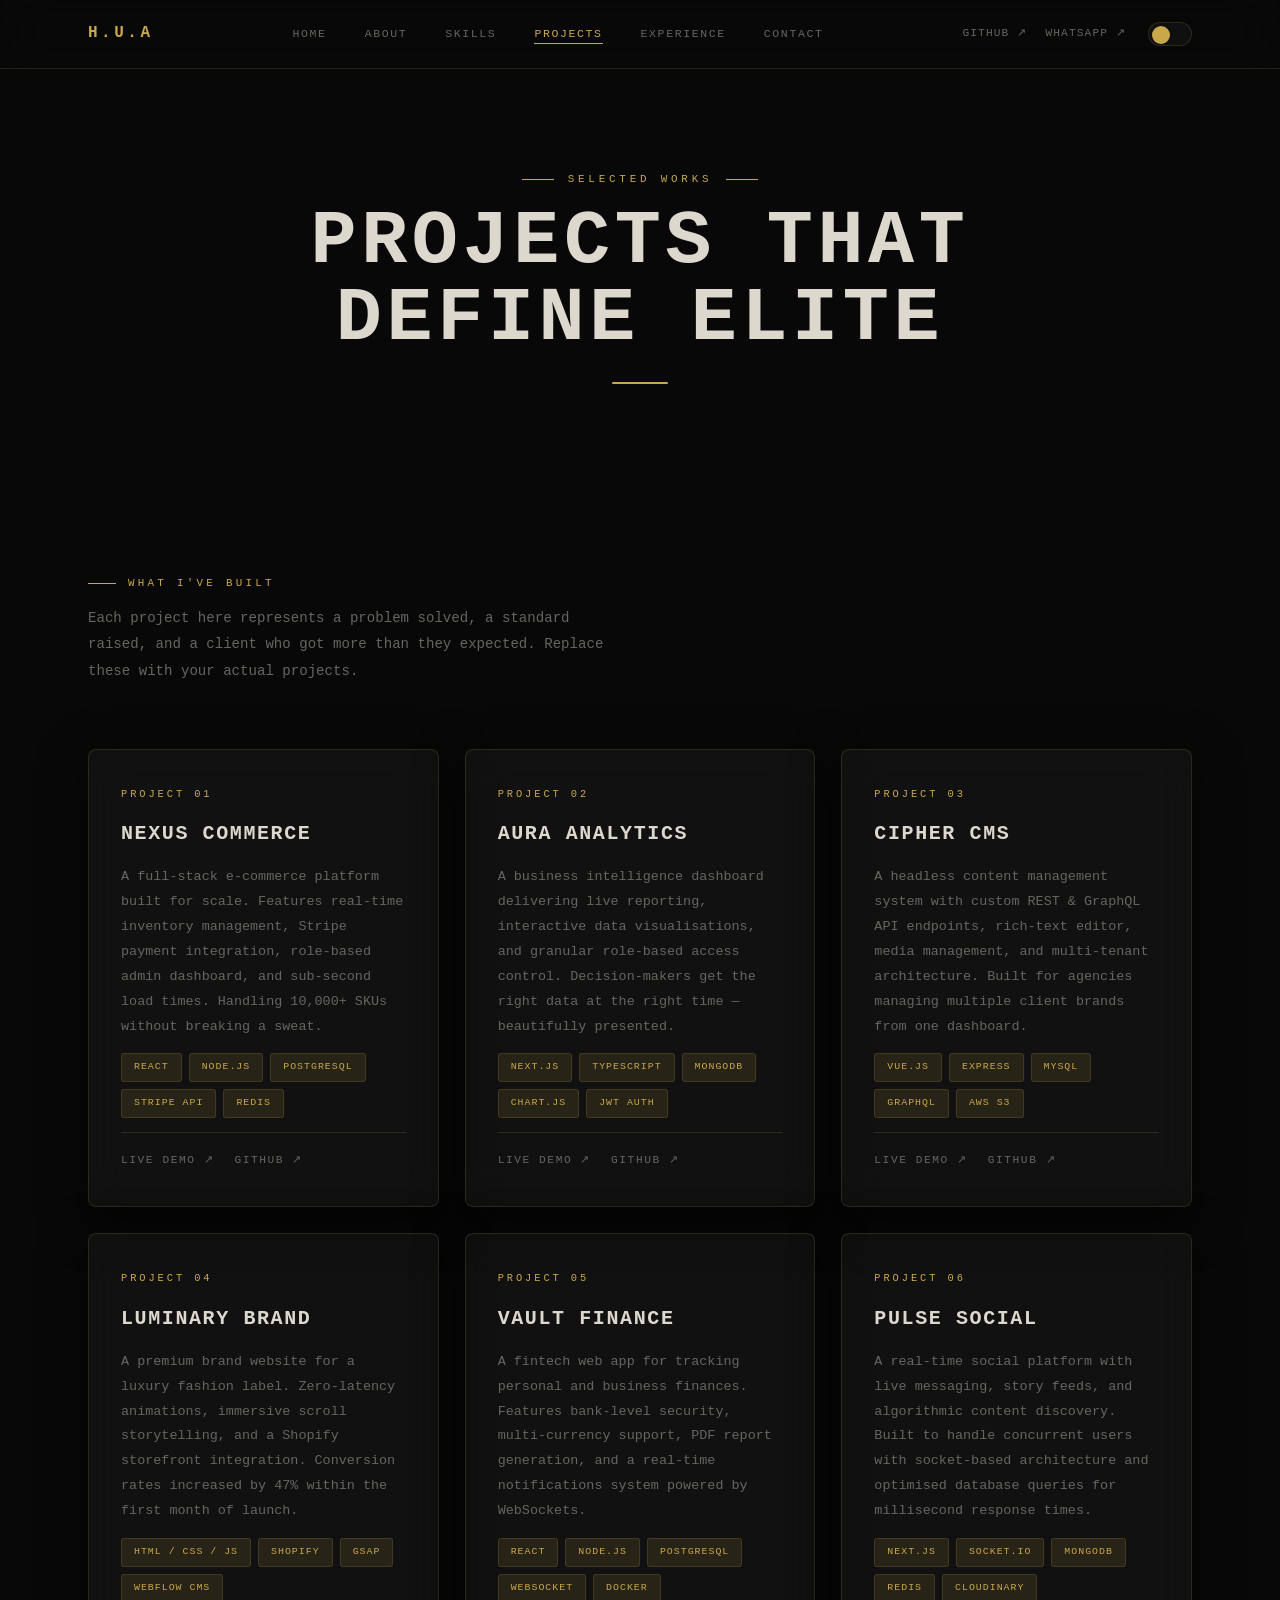
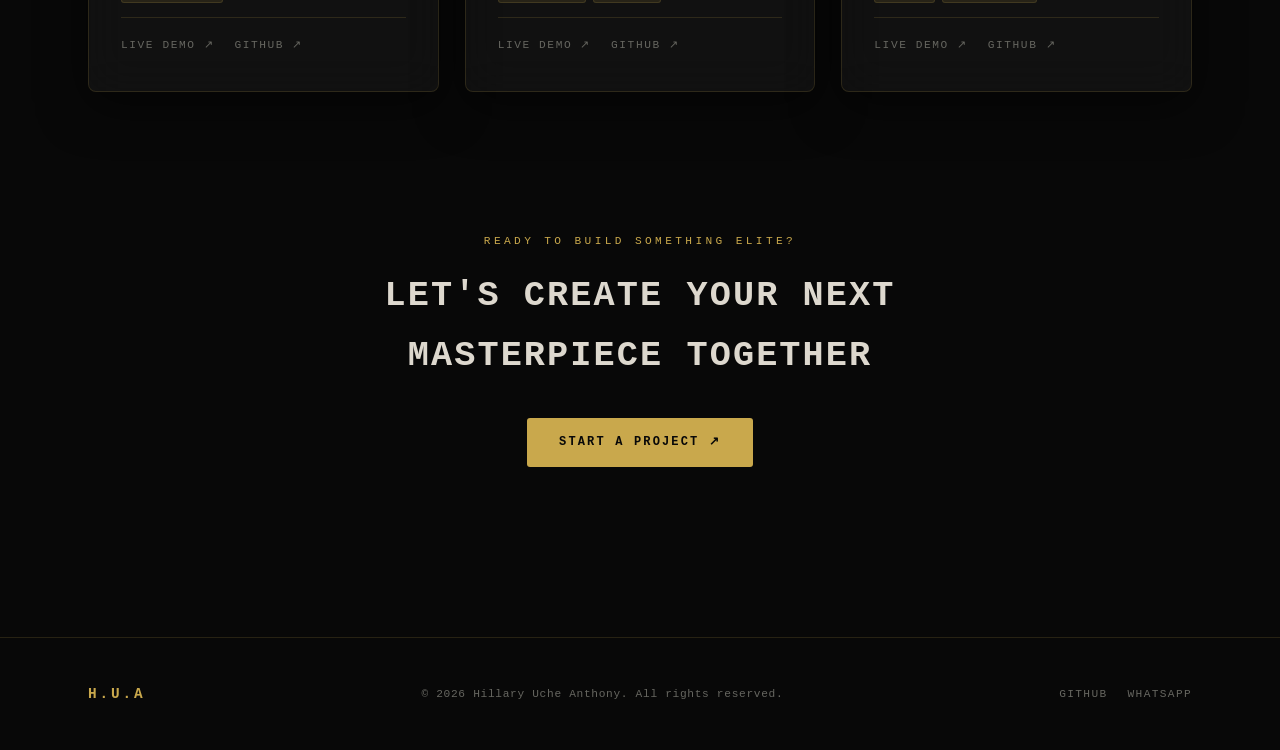
==== projects.html @ dec8898c "Initial commit" ====
<!DOCTYPE html>
<html lang="en" data-theme="dark">
<head>
  <meta charset="UTF-8" />
  <meta name="viewport" content="width=device-width, initial-scale=1.0" />
  <title>Projects — Hillary Uche Anthony</title>
  <meta name="description" content="Selected works by Hillary Uche Anthony — elite full stack web projects." />
  <link rel="stylesheet" href="css/style.css" />
  <script>
    (function(){
      var t = localStorage.getItem('hua-theme') || 'dark';
      document.documentElement.setAttribute('data-theme', t);
    })();
  </script>
</head>
<body>

  <!-- ── NAVIGATION ──────────────────────────────────────────── -->
  <nav class="nav" role="navigation">
    <div class="nav-inner">
      <a href="index.html" class="nav-logo">H.U.A</a>

      <ul class="nav-links">
        <li><a href="index.html">Home</a></li>
        <li><a href="about.html">About</a></li>
        <li><a href="skills.html">Skills</a></li>
        <li><a href="projects.html">Projects</a></li>
        <li><a href="experience.html">Experience</a></li>
        <li><a href="contact.html">Contact</a></li>
      </ul>

      <div class="nav-right">
        <div class="nav-social">
          <a href="https://github.com/uchehillary09-creator" target="_blank" rel="noopener">GitHub ↗</a>
          <a href="https://wa.me/2348076550226" target="_blank" rel="noopener">WhatsApp ↗</a>
        </div>
        <button class="theme-toggle" id="themeToggle" aria-label="Toggle theme">
          <div class="theme-toggle-thumb"></div>
        </button>
        <button class="hamburger" id="hamburger" aria-label="Open menu">
          <span></span><span></span><span></span>
        </button>
      </div>
    </div>
  </nav>

  <div class="nav-mobile" id="mobileNav" aria-hidden="true">
    <button class="nav-mobile-close" id="mobileClose" aria-label="Close menu">✕</button>
    <a href="index.html">Home</a>
    <a href="about.html">About</a>
    <a href="skills.html">Skills</a>
    <a href="projects.html">Projects</a>
    <a href="experience.html">Experience</a>
    <a href="contact.html">Contact</a>
  </div>

  <main>
    <!-- ── PAGE HEADER ────────────────────────────────────────── -->
    <header class="page-header">
      <span class="page-header-tag">Selected Works</span>
      <h1>Projects that<br>Define Elite</h1>
      <div class="page-header-line"></div>
    </header>

    <!-- ── PROJECTS SECTION ───────────────────────────────────── -->
    <section aria-label="Projects">
      <div class="container">

        <div class="reveal" style="margin-bottom: 64px;">
          <span class="section-tag">What I've Built</span>
          <p class="section-desc" style="margin-bottom: 0;">
            Each project here represents a problem solved, a standard raised, and a client who got
            more than they expected. Replace these with your actual projects.
          </p>
        </div>

        <div class="projects-grid">

          <!-- PROJECT 1 -->
          <article class="project-card glass reveal">
            <div class="project-num">Project 01</div>
            <h2 class="project-name">Nexus Commerce</h2>
            <p class="project-desc">
              A full-stack e-commerce platform built for scale. Features real-time inventory
              management, Stripe payment integration, role-based admin dashboard, and sub-second
              load times. Handling 10,000+ SKUs without breaking a sweat.
            </p>
            <div class="project-stack">
              <span class="tag">React</span>
              <span class="tag">Node.js</span>
              <span class="tag">PostgreSQL</span>
              <span class="tag">Stripe API</span>
              <span class="tag">Redis</span>
            </div>
            <div class="project-links">
              <a href="#" target="_blank" rel="noopener">Live Demo ↗</a>
              <a href="#" target="_blank" rel="noopener">GitHub ↗</a>
            </div>
          </article>

          <!-- PROJECT 2 -->
          <article class="project-card glass reveal reveal-d1">
            <div class="project-num">Project 02</div>
            <h2 class="project-name">Aura Analytics</h2>
            <p class="project-desc">
              A business intelligence dashboard delivering live reporting, interactive data
              visualisations, and granular role-based access control. Decision-makers get
              the right data at the right time — beautifully presented.
            </p>
            <div class="project-stack">
              <span class="tag">Next.js</span>
              <span class="tag">TypeScript</span>
              <span class="tag">MongoDB</span>
              <span class="tag">Chart.js</span>
              <span class="tag">JWT Auth</span>
            </div>
            <div class="project-links">
              <a href="#" target="_blank" rel="noopener">Live Demo ↗</a>
              <a href="#" target="_blank" rel="noopener">GitHub ↗</a>
            </div>
          </article>

          <!-- PROJECT 3 -->
          <article class="project-card glass reveal reveal-d2">
            <div class="project-num">Project 03</div>
            <h2 class="project-name">Cipher CMS</h2>
            <p class="project-desc">
              A headless content management system with custom REST & GraphQL API endpoints,
              rich-text editor, media management, and multi-tenant architecture. Built for
              agencies managing multiple client brands from one dashboard.
            </p>
            <div class="project-stack">
              <span class="tag">Vue.js</span>
              <span class="tag">Express</span>
              <span class="tag">MySQL</span>
              <span class="tag">GraphQL</span>
              <span class="tag">AWS S3</span>
            </div>
            <div class="project-links">
              <a href="#" target="_blank" rel="noopener">Live Demo ↗</a>
              <a href="#" target="_blank" rel="noopener">GitHub ↗</a>
            </div>
          </article>

          <!-- PROJECT 4 -->
          <article class="project-card glass reveal">
            <div class="project-num">Project 04</div>
            <h2 class="project-name">Luminary Brand</h2>
            <p class="project-desc">
              A premium brand website for a luxury fashion label. Zero-latency animations,
              immersive scroll storytelling, and a Shopify storefront integration. Conversion
              rates increased by 47% within the first month of launch.
            </p>
            <div class="project-stack">
              <span class="tag">HTML / CSS / JS</span>
              <span class="tag">Shopify</span>
              <span class="tag">GSAP</span>
              <span class="tag">Webflow CMS</span>
            </div>
            <div class="project-links">
              <a href="#" target="_blank" rel="noopener">Live Demo ↗</a>
              <a href="#" target="_blank" rel="noopener">GitHub ↗</a>
            </div>
          </article>

          <!-- PROJECT 5 -->
          <article class="project-card glass reveal reveal-d1">
            <div class="project-num">Project 05</div>
            <h2 class="project-name">Vault Finance</h2>
            <p class="project-desc">
              A fintech web app for tracking personal and business finances. Features bank-level
              security, multi-currency support, PDF report generation, and a real-time
              notifications system powered by WebSockets.
            </p>
            <div class="project-stack">
              <span class="tag">React</span>
              <span class="tag">Node.js</span>
              <span class="tag">PostgreSQL</span>
              <span class="tag">WebSocket</span>
              <span class="tag">Docker</span>
            </div>
            <div class="project-links">
              <a href="#" target="_blank" rel="noopener">Live Demo ↗</a>
              <a href="#" target="_blank" rel="noopener">GitHub ↗</a>
            </div>
          </article>

          <!-- PROJECT 6 -->
          <article class="project-card glass reveal reveal-d2">
            <div class="project-num">Project 06</div>
            <h2 class="project-name">Pulse Social</h2>
            <p class="project-desc">
              A real-time social platform with live messaging, story feeds, and algorithmic
              content discovery. Built to handle concurrent users with socket-based architecture
              and optimised database queries for millisecond response times.
            </p>
            <div class="project-stack">
              <span class="tag">Next.js</span>
              <span class="tag">Socket.io</span>
              <span class="tag">MongoDB</span>
              <span class="tag">Redis</span>
              <span class="tag">Cloudinary</span>
            </div>
            <div class="project-links">
              <a href="#" target="_blank" rel="noopener">Live Demo ↗</a>
              <a href="#" target="_blank" rel="noopener">GitHub ↗</a>
            </div>
          </article>

        </div><!-- /projects-grid -->

        <!-- CTA -->
        <div class="reveal" style="text-align: center; margin-top: 80px; padding: 60px 40px; border-radius: 8px;" class="glass">
          <p style="font-size: 0.7rem; letter-spacing: 0.3em; text-transform: uppercase; color: var(--accent); margin-bottom: 16px;">Ready to Build Something Elite?</p>
          <h3 style="font-size: clamp(1.6rem, 3vw, 2.2rem); text-transform: uppercase; letter-spacing: 0.06em; color: var(--text); margin-bottom: 32px;">
            Let's Create Your Next<br>Masterpiece Together
          </h3>
          <a href="contact.html" class="btn btn-primary">Start a Project ↗</a>
        </div>

      </div>
    </section>
  </main>

  <footer class="footer">
    <div class="footer-inner">
      <div class="footer-logo">H.U.A</div>
      <p class="footer-copy">&copy; <span id="year"></span> Hillary Uche Anthony. All rights reserved.</p>
      <div class="footer-links">
        <a href="https://github.com/uchehillary09-creator" target="_blank" rel="noopener">GitHub</a>
        <a href="https://wa.me/2348076550226" target="_blank" rel="noopener">WhatsApp</a>
      </div>
    </div>
  </footer>

  <button class="back-top" id="backTop" aria-label="Back to top">↑</button>

  <script src="js/main.js"></script>
  <script>document.getElementById('year').textContent = new Date().getFullYear();</script>
</body>
</html>
---- css/style.css ----
/* ============================================================
   HILLARY UCHE ANTHONY — PORTFOLIO
   style.css — Full Stylesheet
   ============================================================ */

/* ── RESET ─────────────────────────────────────────────────── */
*, *::before, *::after {
  margin: 0;
  padding: 0;
  box-sizing: border-box;
}

html { scroll-behavior: smooth; font-size: 16px; }

body {
  font-family: 'Courier New', Courier, monospace;
  background: var(--bg);
  color: var(--text);
  line-height: 1.7;
  transition: background 0.45s ease, color 0.45s ease;
  overflow-x: hidden;
  min-height: 100vh;
}

img  { max-width: 100%; display: block; }
a    { text-decoration: none; color: inherit; }
ul   { list-style: none; }
button { font-family: inherit; cursor: pointer; border: none; background: none; }

/* ── CSS VARIABLES — DARK (default) ────────────────────────── */
:root {
  --bg:              #080808;
  --bg-2:            #0d0d0d;
  --bg-3:            #151515;
  --text:            #DDD8CE;
  --text-muted:      #666660;
  --accent:          #C9A84C;
  --accent-dim:      rgba(201,168,76,0.12);
  --glass:           rgba(255,255,255,0.04);
  --glass-border:    rgba(201,168,76,0.16);
  --nav-bg:          rgba(8,8,8,0.88);
  --shadow-card:     0 12px 48px rgba(0,0,0,0.55);
  --shadow-glow:     0 0 40px rgba(201,168,76,0.14);
  --radius-sm:       3px;
  --radius:          8px;
  --max-w:           1160px;
  --transition:      all 0.35s cubic-bezier(0.4,0,0.2,1);
}

/* ── CSS VARIABLES — LIGHT ──────────────────────────────────── */
[data-theme="light"] {
  --bg:           #F3F0E6;
  --bg-2:         #EBE7D9;
  --bg-3:         #E2DEC8;
  --text:         #141210;
  --text-muted:   #6E6A60;
  --glass:        rgba(255,255,255,0.62);
  --glass-border: rgba(201,168,76,0.22);
  --nav-bg:       rgba(243,240,230,0.90);
  --shadow-card:  0 12px 48px rgba(0,0,0,0.10);
  --shadow-glow:  0 0 40px rgba(201,168,76,0.10);
}

/* ── SCROLLBAR ──────────────────────────────────────────────── */
::-webkit-scrollbar             { width: 4px; }
::-webkit-scrollbar-track       { background: var(--bg); }
::-webkit-scrollbar-thumb       { background: var(--accent); border-radius: 2px; }

/* ── SELECTION ──────────────────────────────────────────────── */
::selection { background: var(--accent); color: #080808; }

/* ── LAYOUT ─────────────────────────────────────────────────── */
.container {
  max-width: var(--max-w);
  margin: 0 auto;
  padding: 0 28px;
}

section { padding: 110px 0; }

/* ── NAVIGATION ─────────────────────────────────────────────── */
.nav {
  position: fixed;
  top: 0; left: 0; right: 0;
  z-index: 1000;
  background: var(--nav-bg);
  backdrop-filter: blur(24px);
  -webkit-backdrop-filter: blur(24px);
  border-bottom: 1px solid var(--glass-border);
  transition: var(--transition);
}

.nav.scrolled { border-bottom-color: rgba(201,168,76,0.25); }

.nav-inner {
  display: flex;
  align-items: center;
  justify-content: space-between;
  height: 68px;
  max-width: var(--max-w);
  margin: 0 auto;
  padding: 0 28px;
}

.nav-logo {
  font-size: 1rem;
  font-weight: 700;
  letter-spacing: 0.22em;
  color: var(--accent);
  text-transform: uppercase;
}

.nav-links {
  display: flex;
  gap: 38px;
  align-items: center;
}

.nav-links a {
  font-size: 0.72rem;
  letter-spacing: 0.14em;
  text-transform: uppercase;
  color: var(--text-muted);
  position: relative;
  transition: var(--transition);
}

.nav-links a::after {
  content: '';
  position: absolute;
  bottom: -4px; left: 0;
  width: 0; height: 1px;
  background: var(--accent);
  transition: width 0.3s ease;
}

.nav-links a:hover,
.nav-links a.active  { color: var(--accent); }

.nav-links a:hover::after,
.nav-links a.active::after { width: 100%; }

.nav-right {
  display: flex;
  align-items: center;
  gap: 22px;
}

.nav-social {
  display: flex;
  gap: 18px;
}

.nav-social a {
  font-size: 0.7rem;
  letter-spacing: 0.1em;
  text-transform: uppercase;
  color: var(--text-muted);
  transition: var(--transition);
}

.nav-social a:hover { color: var(--accent); }

/* Theme Toggle */
.theme-toggle {
  width: 44px; height: 24px;
  background: var(--glass);
  border: 1px solid var(--glass-border);
  border-radius: 12px;
  position: relative;
  cursor: pointer;
  transition: var(--transition);
  flex-shrink: 0;
}

.theme-toggle:hover { border-color: var(--accent); }

.theme-toggle-thumb {
  position: absolute;
  top: 3px; left: 3px;
  width: 18px; height: 18px;
  background: var(--accent);
  border-radius: 50%;
  transition: transform 0.3s cubic-bezier(0.4,0,0.2,1);
}

[data-theme="light"] .theme-toggle-thumb { transform: translateX(20px); }

/* Hamburger */
.hamburger {
  display: none;
  flex-direction: column;
  gap: 5px;
  cursor: pointer;
  padding: 4px;
}

.hamburger span {
  display: block;
  width: 22px; height: 1.5px;
  background: var(--text);
  transition: var(--transition);
}

/* Mobile Nav Overlay */
.nav-mobile {
  display: none;
  position: fixed;
  inset: 0;
  background: var(--bg);
  z-index: 1100;
  flex-direction: column;
  align-items: center;
  justify-content: center;
  gap: 36px;
}

.nav-mobile.open { display: flex; }

.nav-mobile a {
  font-size: 1.7rem;
  letter-spacing: 0.1em;
  text-transform: uppercase;
  color: var(--text-muted);
  transition: var(--transition);
}

.nav-mobile a:hover { color: var(--accent); }

.nav-mobile-close {
  position: absolute;
  top: 24px; right: 28px;
  font-size: 1.2rem;
  color: var(--text-muted);
  cursor: pointer;
  transition: var(--transition);
}

.nav-mobile-close:hover { color: var(--accent); }

/* ── HERO ────────────────────────────────────────────────────── */
.hero {
  min-height: 100vh;
  display: flex;
  align-items: center;
  position: relative;
  overflow: hidden;
  padding: 100px 0 60px;
}

.hero-bg {
  position: absolute;
  inset: 0;
  pointer-events: none;
  z-index: 0;
}

.hero-bg::before {
  content: '';
  position: absolute;
  inset: 0;
  background: radial-gradient(ellipse 75% 65% at 50% 48%, rgba(201,168,76,0.07) 0%, transparent 72%);
}

.hero-bg::after {
  content: '';
  position: absolute;
  inset: -50%;
  background-image:
    linear-gradient(rgba(201,168,76,0.038) 1px, transparent 1px),
    linear-gradient(90deg, rgba(201,168,76,0.038) 1px, transparent 1px);
  background-size: 56px 56px;
  animation: gridDrift 40s linear infinite;
}

@keyframes gridDrift {
  to { transform: translate(56px, 56px); }
}

[data-theme="light"] .hero-bg::after {
  background-image:
    linear-gradient(rgba(201,168,76,0.07) 1px, transparent 1px),
    linear-gradient(90deg, rgba(201,168,76,0.07) 1px, transparent 1px);
}

.hero-content {
  position: relative;
  z-index: 1;
  width: 100%;
}

.hero-eyebrow {
  font-size: 0.7rem;
  letter-spacing: 0.35em;
  text-transform: uppercase;
  color: var(--accent);
  margin-bottom: 26px;
  opacity: 0;
  animation: fadeUp 0.6s ease 0.3s forwards;
  display: flex;
  align-items: center;
  gap: 14px;
}

.hero-eyebrow::before {
  content: '';
  display: inline-block;
  width: 36px; height: 1px;
  background: var(--accent);
}

.hero-name {
  font-size: clamp(3rem, 7.5vw, 7rem);
  font-weight: 700;
  line-height: 0.96;
  letter-spacing: -0.01em;
  text-transform: uppercase;
  color: var(--text);
  margin-bottom: 22px;
  opacity: 0;
  animation: fadeUp 0.75s ease 0.5s forwards;
}

.hero-name .accent { color: var(--accent); }

.hero-role {
  font-size: clamp(0.8rem, 1.8vw, 1rem);
  letter-spacing: 0.2em;
  text-transform: uppercase;
  color: var(--text-muted);
  margin-bottom: 40px;
  opacity: 0;
  animation: fadeUp 0.7s ease 0.65s forwards;
}

.hero-tagline {
  font-size: clamp(0.95rem, 2vw, 1.2rem);
  color: var(--text);
  max-width: 540px;
  margin-bottom: 56px;
  opacity: 0;
  animation: fadeUp 0.7s ease 0.8s forwards;
  min-height: 2.5em;
}

.cursor {
  display: inline-block;
  width: 2px; height: 1.15em;
  background: var(--accent);
  vertical-align: middle;
  margin-left: 3px;
  animation: blink 1s step-end infinite;
}

@keyframes blink { 50% { opacity: 0; } }

.hero-cta {
  display: flex;
  gap: 14px;
  flex-wrap: wrap;
  opacity: 0;
  animation: fadeUp 0.7s ease 1s forwards;
}

.hero-scroll {
  position: absolute;
  bottom: 40px; left: 50%;
  transform: translateX(-50%);
  z-index: 1;
  display: flex;
  flex-direction: column;
  align-items: center;
  gap: 8px;
  opacity: 0;
  animation: fadeIn 0.6s ease 1.6s forwards;
}

.hero-scroll span {
  font-size: 0.62rem;
  letter-spacing: 0.25em;
  text-transform: uppercase;
  color: var(--text-muted);
}

.hero-scroll-line {
  width: 1px; height: 48px;
  background: linear-gradient(to bottom, var(--accent), transparent);
  animation: scrollPulse 2s ease-in-out infinite;
}

@keyframes scrollPulse {
  0%,100% { transform: scaleY(1); opacity:1; }
  50%      { transform: scaleY(0.6); opacity:0.4; }
}

/* ── BUTTONS ─────────────────────────────────────────────────── */
.btn {
  display: inline-flex;
  align-items: center;
  gap: 8px;
  padding: 14px 32px;
  font-family: inherit;
  font-size: 0.75rem;
  letter-spacing: 0.18em;
  text-transform: uppercase;
  border-radius: var(--radius-sm);
  transition: var(--transition);
  cursor: pointer;
  font-weight: 600;
}

.btn-primary {
  background: var(--accent);
  color: #080808;
  box-shadow: 0 0 0 0 rgba(201,168,76,0.4);
}

.btn-primary:hover {
  background: #D9BA62;
  transform: translateY(-2px);
  box-shadow: 0 10px 36px rgba(201,168,76,0.38);
}

.btn-ghost {
  background: transparent;
  color: var(--text);
  border: 1px solid var(--glass-border);
}

.btn-ghost:hover {
  border-color: var(--accent);
  color: var(--accent);
  transform: translateY(-2px);
  box-shadow: var(--shadow-glow);
}

/* ── GLASS CARD ──────────────────────────────────────────────── */
.glass {
  background: var(--glass);
  backdrop-filter: blur(20px);
  -webkit-backdrop-filter: blur(20px);
  border: 1px solid var(--glass-border);
  border-radius: var(--radius);
  box-shadow: var(--shadow-card);
}

/* ── PAGE HEADER (inner pages) ──────────────────────────────── */
.page-header {
  padding: 170px 0 80px;
  text-align: center;
  position: relative;
}

.page-header-tag {
  font-size: 0.68rem;
  letter-spacing: 0.35em;
  text-transform: uppercase;
  color: var(--accent);
  margin-bottom: 16px;
  display: flex;
  align-items: center;
  justify-content: center;
  gap: 14px;
}

.page-header-tag::before,
.page-header-tag::after {
  content: '';
  width: 32px; height: 1px;
  background: var(--accent);
}

.page-header h1 {
  font-size: clamp(2.8rem, 6vw, 5.5rem);
  text-transform: uppercase;
  letter-spacing: 0.06em;
  color: var(--text);
  line-height: 1;
  font-weight: 700;
}

.page-header-line {
  width: 56px; height: 2px;
  background: var(--accent);
  margin: 24px auto 0;
  border-radius: 1px;
}

/* ── SECTION LABELS ──────────────────────────────────────────── */
.section-tag {
  font-size: 0.68rem;
  letter-spacing: 0.3em;
  text-transform: uppercase;
  color: var(--accent);
  display: flex;
  align-items: center;
  gap: 12px;
  margin-bottom: 12px;
}

.section-tag::before {
  content: '';
  width: 28px; height: 1px;
  background: var(--accent);
}

.section-title {
  font-size: clamp(2rem, 4vw, 3rem);
  text-transform: uppercase;
  letter-spacing: 0.05em;
  color: var(--text);
  font-weight: 700;
  margin-bottom: 18px;
}

.section-desc {
  color: var(--text-muted);
  max-width: 540px;
  font-size: 0.88rem;
  line-height: 1.9;
  margin-bottom: 64px;
}

/* ── ABOUT ────────────────────────────────────────────────────── */
.about-grid {
  display: grid;
  grid-template-columns: 1.1fr 0.9fr;
  gap: 70px;
  align-items: start;
}

.about-text p {
  color: var(--text-muted);
  margin-bottom: 16px;
  font-size: 0.88rem;
  line-height: 1.95;
}

.about-text p strong { color: var(--text); }

.about-text .btn { margin-top: 24px; }

.about-stats {
  display: grid;
  grid-template-columns: 1fr 1fr;
  gap: 16px;
}

.stat-card {
  padding: 32px 24px;
  text-align: center;
  transition: var(--transition);
}

.stat-card:hover {
  transform: translateY(-5px);
  border-color: var(--accent);
  box-shadow: var(--shadow-glow);
}

.stat-number {
  font-size: 2.6rem;
  font-weight: 700;
  color: var(--accent);
  line-height: 1;
  margin-bottom: 8px;
}

.stat-label {
  font-size: 0.65rem;
  letter-spacing: 0.2em;
  text-transform: uppercase;
  color: var(--text-muted);
  line-height: 1.5;
}

/* ── SKILLS ───────────────────────────────────────────────────── */
.skills-grid {
  display: grid;
  grid-template-columns: repeat(auto-fit, minmax(320px, 1fr));
  gap: 28px;
}

.skill-category {
  padding: 36px 32px;
  transition: var(--transition);
}

.skill-category:hover {
  border-color: var(--accent);
  box-shadow: var(--shadow-glow);
}

.skill-cat-title {
  font-size: 0.68rem;
  letter-spacing: 0.28em;
  text-transform: uppercase;
  color: var(--accent);
  margin-bottom: 30px;
  display: flex;
  align-items: center;
  gap: 12px;
}

.skill-cat-title::after {
  content: '';
  flex: 1; height: 1px;
  background: var(--glass-border);
}

.skill-item { margin-bottom: 22px; }
.skill-item:last-child { margin-bottom: 0; }

.skill-name-row {
  display: flex;
  justify-content: space-between;
  margin-bottom: 9px;
  font-size: 0.82rem;
  color: var(--text);
}

.skill-pct {
  color: var(--accent);
  font-size: 0.72rem;
}

.skill-bar-bg {
  height: 2px;
  background: var(--bg-3);
  border-radius: 1px;
  overflow: hidden;
}

.skill-bar-fill {
  height: 100%;
  background: linear-gradient(90deg, var(--accent), #E8C96A);
  border-radius: 1px;
  width: 0;
  transition: width 1.4s cubic-bezier(0.4,0,0.2,1);
}

/* ── PROJECTS ─────────────────────────────────────────────────── */
.projects-grid {
  display: grid;
  grid-template-columns: repeat(auto-fit, minmax(340px, 1fr));
  gap: 26px;
}

.project-card {
  padding: 36px 32px;
  transition: var(--transition);
  display: flex;
  flex-direction: column;
  gap: 14px;
}

.project-card:hover {
  transform: translateY(-7px);
  border-color: var(--accent);
  box-shadow: var(--shadow-glow), var(--shadow-card);
}

.project-num {
  font-size: 0.65rem;
  letter-spacing: 0.28em;
  color: var(--accent);
  text-transform: uppercase;
}

.project-name {
  font-size: 1.25rem;
  text-transform: uppercase;
  letter-spacing: 0.08em;
  color: var(--text);
  font-weight: 700;
}

.project-desc {
  font-size: 0.84rem;
  color: var(--text-muted);
  line-height: 1.85;
  flex: 1;
}

.project-stack {
  display: flex;
  flex-wrap: wrap;
  gap: 7px;
}

.tag {
  font-size: 0.62rem;
  letter-spacing: 0.1em;
  text-transform: uppercase;
  padding: 5px 12px;
  background: var(--accent-dim);
  border: 1px solid var(--glass-border);
  border-radius: var(--radius-sm);
  color: var(--accent);
}

.project-links {
  display: flex;
  gap: 20px;
  padding-top: 18px;
  border-top: 1px solid var(--glass-border);
}

.project-links a {
  font-size: 0.7rem;
  letter-spacing: 0.14em;
  text-transform: uppercase;
  color: var(--text-muted);
  transition: var(--transition);
  display: flex;
  align-items: center;
  gap: 6px;
}

.project-links a:hover { color: var(--accent); }

/* ── EXPERIENCE ───────────────────────────────────────────────── */
.timeline {
  position: relative;
  padding-left: 44px;
  max-width: 780px;
  margin: 0 auto;
}

.timeline::before {
  content: '';
  position: absolute;
  left: 0; top: 8px; bottom: 8px;
  width: 1px;
  background: linear-gradient(to bottom, transparent, var(--accent) 15%, var(--accent) 85%, transparent);
}

.timeline-item {
  position: relative;
  padding: 34px 32px;
  margin-bottom: 22px;
  transition: var(--transition);
}

.timeline-item:hover {
  border-color: var(--accent);
  box-shadow: var(--shadow-glow);
  transform: translateX(5px);
}

.timeline-dot {
  position: absolute;
  left: -50px; top: 44px;
  width: 13px; height: 13px;
  border-radius: 50%;
  background: var(--bg);
  border: 2px solid var(--accent);
  box-shadow: 0 0 14px rgba(201,168,76,0.45);
}

.timeline-date {
  font-size: 0.65rem;
  letter-spacing: 0.22em;
  text-transform: uppercase;
  color: var(--accent);
  margin-bottom: 10px;
}

.timeline-role {
  font-size: 1.08rem;
  text-transform: uppercase;
  letter-spacing: 0.08em;
  color: var(--text);
  font-weight: 700;
  margin-bottom: 5px;
}

.timeline-company {
  font-size: 0.8rem;
  color: var(--text-muted);
  letter-spacing: 0.1em;
  margin-bottom: 16px;
}

.timeline-desc {
  font-size: 0.84rem;
  color: var(--text-muted);
  line-height: 1.85;
}

.timeline-desc li {
  margin-bottom: 6px;
  padding-left: 18px;
  position: relative;
}

.timeline-desc li::before {
  content: '—';
  position: absolute;
  left: 0;
  color: var(--accent);
  font-size: 0.7rem;
}

/* ── CONTACT ──────────────────────────────────────────────────── */
.contact-grid {
  display: grid;
  grid-template-columns: 1fr 1.5fr;
  gap: 64px;
  align-items: start;
}

.contact-info h3 {
  font-size: 1.2rem;
  text-transform: uppercase;
  letter-spacing: 0.1em;
  margin-bottom: 14px;
  color: var(--text);
}

.contact-info > p {
  font-size: 0.86rem;
  color: var(--text-muted);
  margin-bottom: 36px;
  line-height: 1.9;
}

.contact-item {
  display: flex;
  align-items: center;
  gap: 14px;
  margin-bottom: 18px;
}

.contact-icon {
  width: 42px; height: 42px;
  background: var(--glass);
  border: 1px solid var(--glass-border);
  border-radius: var(--radius-sm);
  display: flex;
  align-items: center;
  justify-content: center;
  font-size: 1rem;
  flex-shrink: 0;
  color: var(--accent);
}

.contact-item-text strong {
  display: block;
  font-size: 0.65rem;
  letter-spacing: 0.2em;
  text-transform: uppercase;
  color: var(--text-muted);
  margin-bottom: 2px;
  font-weight: 400;
}

.contact-item-text span {
  font-size: 0.84rem;
  color: var(--text);
}

.contact-socials {
  display: flex;
  gap: 10px;
  margin-top: 32px;
  flex-wrap: wrap;
}

.social-btn {
  padding: 10px 18px;
  font-size: 0.68rem;
  letter-spacing: 0.16em;
  text-transform: uppercase;
  color: var(--text-muted);
  border: 1px solid var(--glass-border);
  border-radius: var(--radius-sm);
  transition: var(--transition);
  display: flex;
  align-items: center;
  gap: 7px;
}

.social-btn:hover {
  color: var(--accent);
  border-color: var(--accent);
  box-shadow: var(--shadow-glow);
}

/* Contact Form */
.contact-form {
  padding: 40px 36px;
  display: flex;
  flex-direction: column;
  gap: 20px;
}

.form-row {
  display: grid;
  grid-template-columns: 1fr 1fr;
  gap: 18px;
}

.form-group {
  display: flex;
  flex-direction: column;
  gap: 8px;
}

.form-label {
  font-size: 0.65rem;
  letter-spacing: 0.22em;
  text-transform: uppercase;
  color: var(--text-muted);
}

.form-input {
  background: var(--glass);
  border: 1px solid var(--glass-border);
  border-radius: var(--radius-sm);
  padding: 12px 15px;
  font-family: inherit;
  font-size: 0.85rem;
  color: var(--text);
  outline: none;
  transition: var(--transition);
  width: 100%;
}

.form-input:focus {
  border-color: var(--accent);
  box-shadow: 0 0 0 3px rgba(201,168,76,0.1);
}

.form-input::placeholder {
  color: var(--text-muted);
  opacity: 0.45;
}

textarea.form-input {
  resize: vertical;
  min-height: 130px;
  line-height: 1.7;
}

.form-bottom {
  display: flex;
  align-items: center;
  justify-content: space-between;
  flex-wrap: wrap;
  gap: 12px;
}

.form-note {
  font-size: 0.65rem;
  color: var(--text-muted);
  letter-spacing: 0.06em;
}

/* ── FOOTER ───────────────────────────────────────────────────── */
.footer {
  padding: 44px 0;
  border-top: 1px solid var(--glass-border);
  margin-top: 0;
}

.footer-inner {
  display: flex;
  align-items: center;
  justify-content: space-between;
  max-width: var(--max-w);
  margin: 0 auto;
  padding: 0 28px;
  gap: 20px;
}

.footer-logo {
  font-size: 0.9rem;
  font-weight: 700;
  letter-spacing: 0.2em;
  text-transform: uppercase;
  color: var(--accent);
}

.footer-copy {
  font-size: 0.7rem;
  color: var(--text-muted);
  letter-spacing: 0.06em;
}

.footer-links {
  display: flex;
  gap: 20px;
}

.footer-links a {
  font-size: 0.7rem;
  letter-spacing: 0.12em;
  text-transform: uppercase;
  color: var(--text-muted);
  transition: var(--transition);
}

.footer-links a:hover { color: var(--accent); }

/* ── BACK TO TOP ──────────────────────────────────────────────── */
.back-top {
  position: fixed;
  bottom: 30px; right: 30px;
  width: 44px; height: 44px;
  background: var(--accent);
  color: #080808;
  border-radius: var(--radius-sm);
  display: flex;
  align-items: center;
  justify-content: center;
  font-size: 1.1rem;
  font-weight: 700;
  cursor: pointer;
  z-index: 800;
  opacity: 0;
  pointer-events: none;
  transform: translateY(14px);
  transition: var(--transition);
  box-shadow: 0 4px 24px rgba(201,168,76,0.45);
  border: none;
}

.back-top.visible {
  opacity: 1;
  pointer-events: all;
  transform: translateY(0);
}

.back-top:hover {
  background: #D9BA62;
  transform: translateY(-4px);
}

/* ── DIVIDER ──────────────────────────────────────────────────── */
.divider {
  width: 100%;
  height: 1px;
  background: linear-gradient(90deg, transparent, var(--glass-border), transparent);
}

/* ── ANIMATIONS ───────────────────────────────────────────────── */
@keyframes fadeUp {
  from { opacity: 0; transform: translateY(26px); }
  to   { opacity: 1; transform: translateY(0);    }
}

@keyframes fadeIn {
  from { opacity: 0; }
  to   { opacity: 1; }
}

.reveal {
  opacity: 0;
  transform: translateY(28px);
  transition: opacity 0.75s ease, transform 0.75s ease;
}

.reveal.visible {
  opacity: 1;
  transform: translateY(0);
}

.reveal-d1 { transition-delay: 0.08s; }
.reveal-d2 { transition-delay: 0.16s; }
.reveal-d3 { transition-delay: 0.24s; }
.reveal-d4 { transition-delay: 0.32s; }

/* ── RESPONSIVE ────────────────────────────────────────────────── */
@media (max-width: 1024px) {
  .about-grid   { grid-template-columns: 1fr; gap: 50px; }
  .contact-grid { grid-template-columns: 1fr; gap: 44px; }
}

@media (max-width: 768px) {
  .nav-links  { display: none; }
  .nav-social { display: none; }
  .hamburger  { display: flex; }

  section { padding: 80px 0; }

  .projects-grid,
  .skills-grid { grid-template-columns: 1fr; }

  .form-row { grid-template-columns: 1fr; }

  .footer-inner {
    flex-direction: column;
    text-align: center;
  }

  .back-top { bottom: 20px; right: 20px; }

  .timeline { padding-left: 18px; }
  .timeline::before { display: none; }
  .timeline-dot { display: none; }

  .timeline-item:hover { transform: translateX(0) translateY(-3px); }
}

@media (max-width: 480px) {
  .hero-cta       { flex-direction: column; }
  .about-stats    { grid-template-columns: 1fr 1fr; }
  .contact-socials{ flex-direction: column; }
  .form-bottom    { flex-direction: column; align-items: flex-start; }
  .contact-form   { padding: 28px 22px; }
}
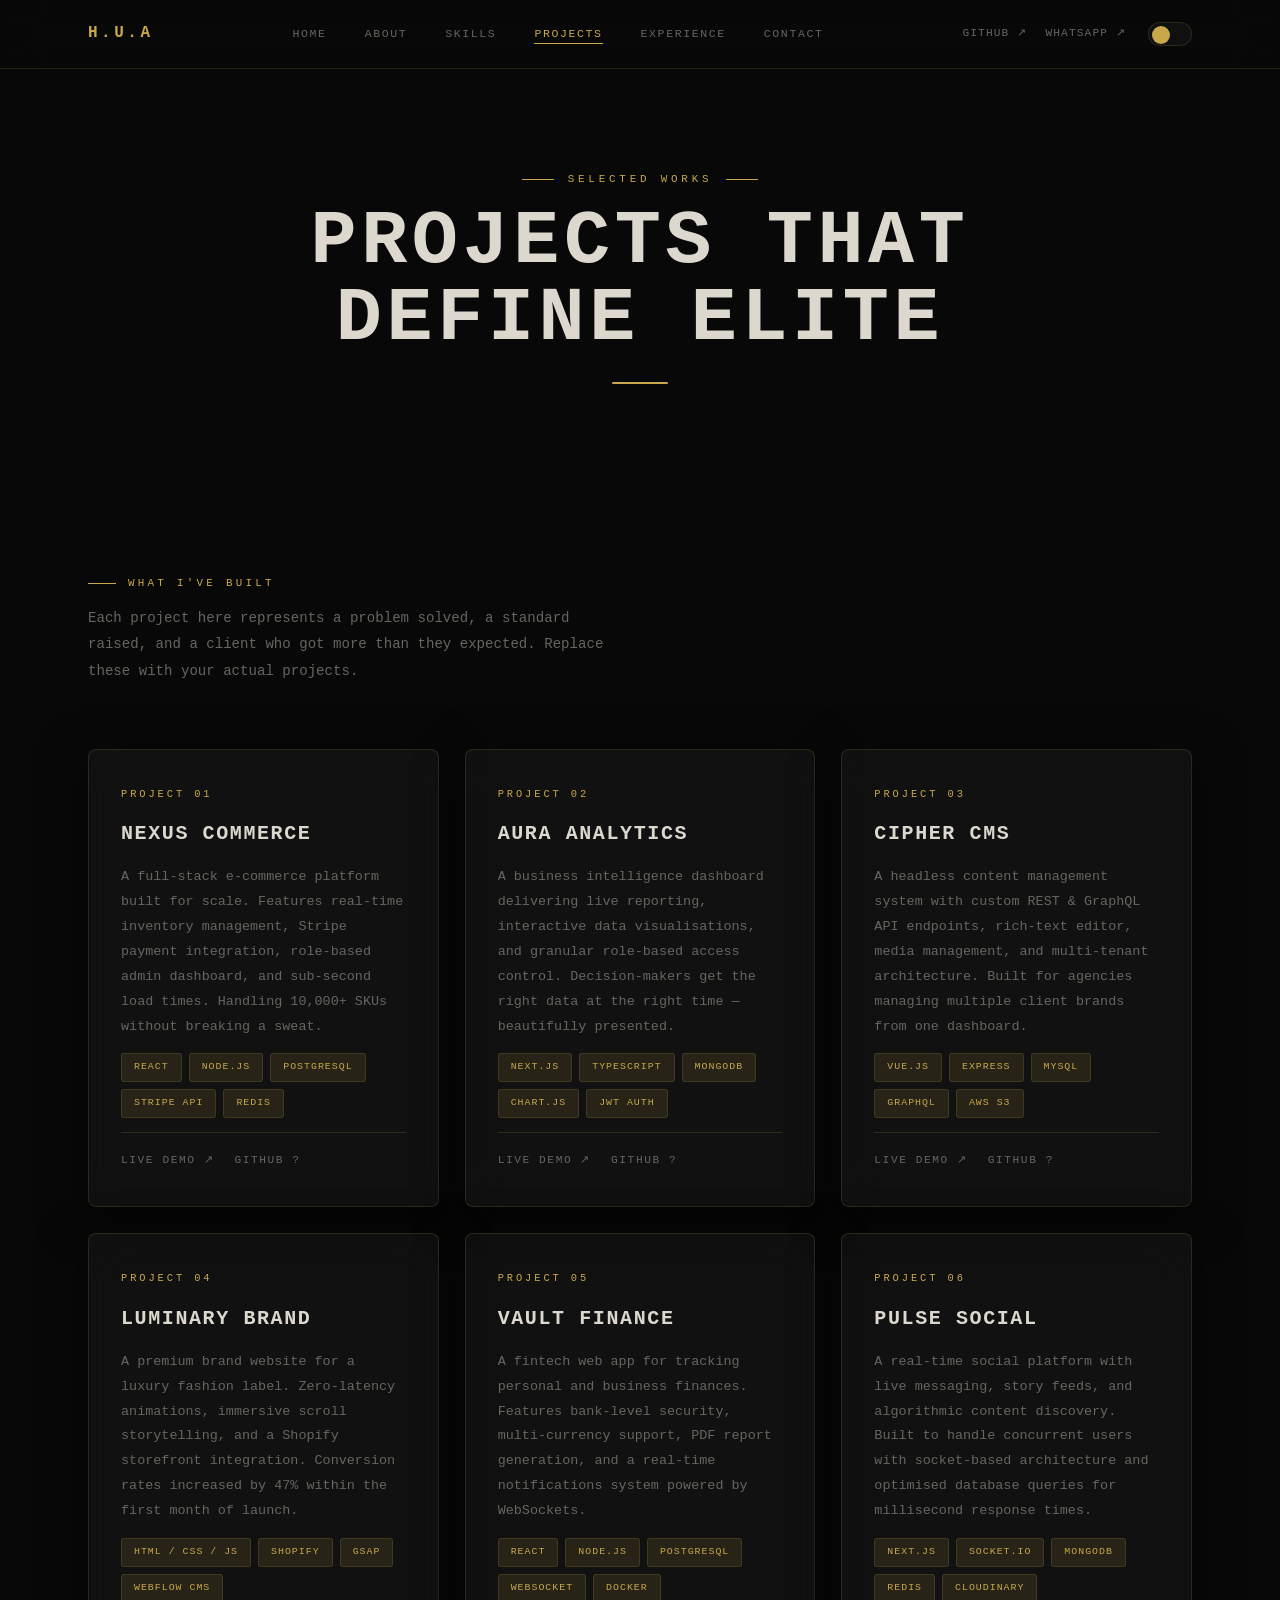
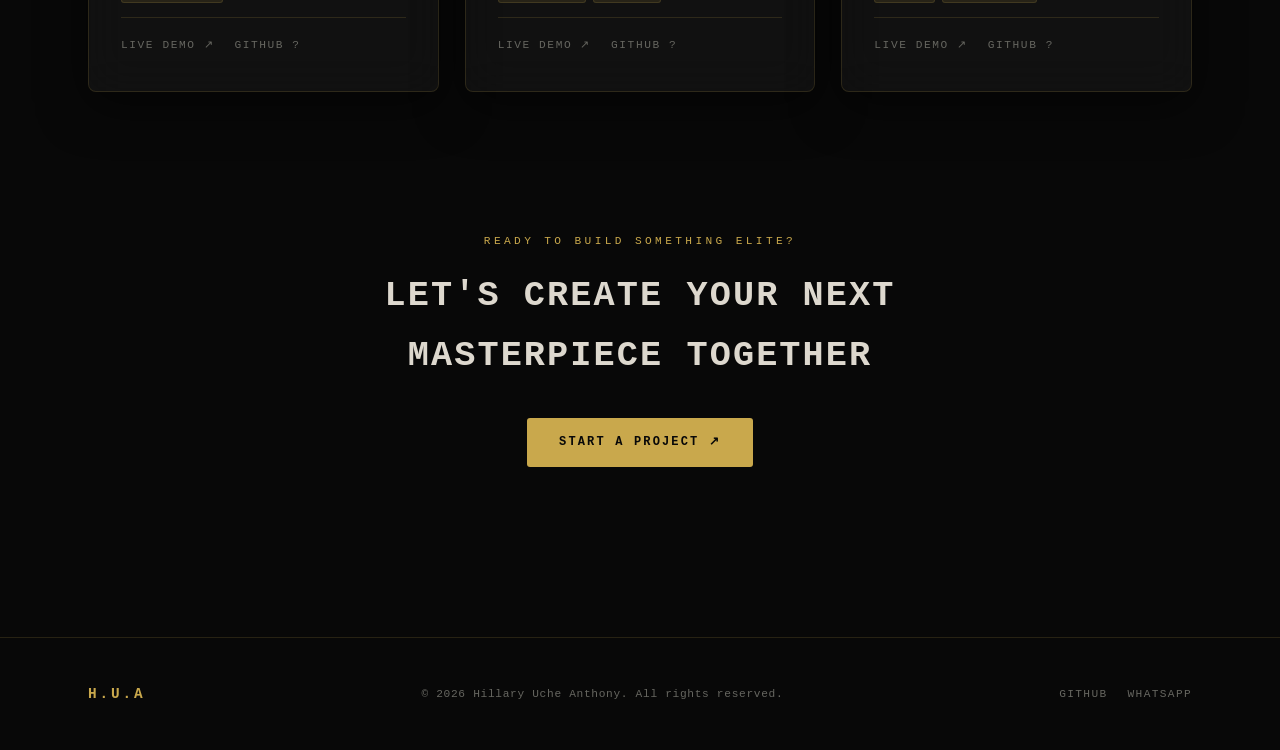
==== commit 4519a605: "Update GitHub and WhatsApp links across portfolio" ====
--- a/projects.html
+++ b/projects.html
@@ -94,7 +94,7 @@
             </div>
             <div class="project-links">
               <a href="#" target="_blank" rel="noopener">Live Demo ↗</a>
-              <a href="#" target="_blank" rel="noopener">GitHub ↗</a>
+              <a href="https://github.com/uchehillary09-creator" target="_blank" rel="noopener">GitHub ?</a>
             </div>
           </article>
 
@@ -116,7 +116,7 @@
             </div>
             <div class="project-links">
               <a href="#" target="_blank" rel="noopener">Live Demo ↗</a>
-              <a href="#" target="_blank" rel="noopener">GitHub ↗</a>
+              <a href="https://github.com/uchehillary09-creator" target="_blank" rel="noopener">GitHub ?</a>
             </div>
           </article>
 
@@ -138,7 +138,7 @@
             </div>
             <div class="project-links">
               <a href="#" target="_blank" rel="noopener">Live Demo ↗</a>
-              <a href="#" target="_blank" rel="noopener">GitHub ↗</a>
+              <a href="https://github.com/uchehillary09-creator" target="_blank" rel="noopener">GitHub ?</a>
             </div>
           </article>
 
@@ -159,7 +159,7 @@
             </div>
             <div class="project-links">
               <a href="#" target="_blank" rel="noopener">Live Demo ↗</a>
-              <a href="#" target="_blank" rel="noopener">GitHub ↗</a>
+              <a href="https://github.com/uchehillary09-creator" target="_blank" rel="noopener">GitHub ?</a>
             </div>
           </article>
 
@@ -181,7 +181,7 @@
             </div>
             <div class="project-links">
               <a href="#" target="_blank" rel="noopener">Live Demo ↗</a>
-              <a href="#" target="_blank" rel="noopener">GitHub ↗</a>
+              <a href="https://github.com/uchehillary09-creator" target="_blank" rel="noopener">GitHub ?</a>
             </div>
           </article>
 
@@ -203,7 +203,7 @@
             </div>
             <div class="project-links">
               <a href="#" target="_blank" rel="noopener">Live Demo ↗</a>
-              <a href="#" target="_blank" rel="noopener">GitHub ↗</a>
+              <a href="https://github.com/uchehillary09-creator" target="_blank" rel="noopener">GitHub ?</a>
             </div>
           </article>
 
